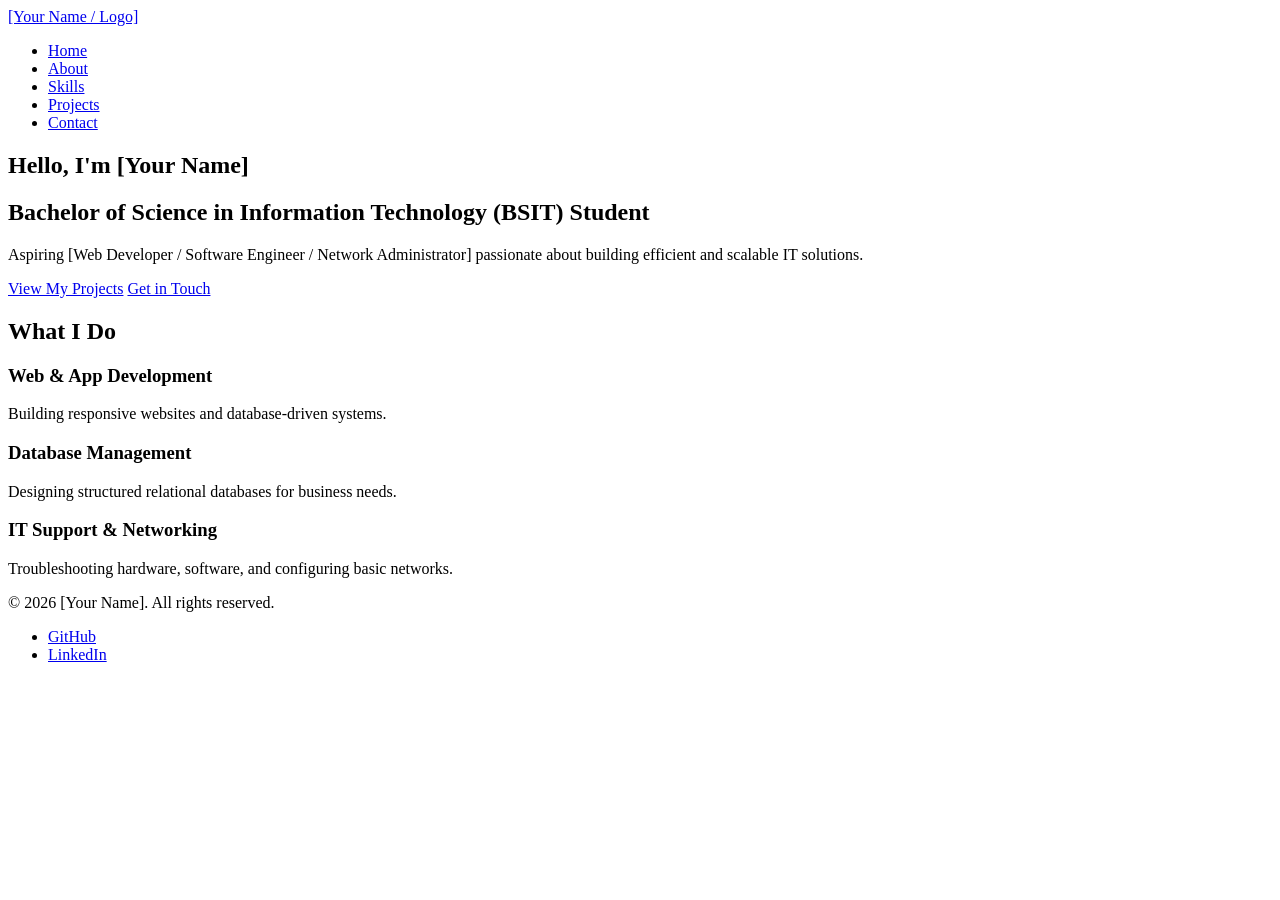
==== index.html @ 4930fe6d "adding structure to skills.html, project.html, index.html and contact.html" ====
<!DOCTYPE html>
<html lang="en">
<head>
    <meta charset="UTF-8">
    <meta name="viewport" content="width=device-width, initial-scale=1.0">
    <title>Home | [Your Name] - BSIT Portfolio</title>
    <!-- <link rel="stylesheet" href="style.css"> -->
</head>
<body>

    <header>
        <nav>
            <a href="index.html">[Your Name / Logo]</a>
            <ul>
                <li><a href="index.html">Home</a></li>
                <li><a href="about.html">About</a></li>
                <li><a href="skills.html">Skills</a></li>
                <li><a href="projects.html">Projects</a></li>
                <li><a href="contact.html">Contact</a></li>
            </ul>
        </nav>
    </header>

    <main>
        <!-- Hero Section -->
        <section id="hero">
            <h1>Hello, I'm [Your Name]</h1>
            <h2>Bachelor of Science in Information Technology (BSIT) Student</h2>
            <p>Aspiring [Web Developer / Software Engineer / Network Administrator] passionate about building efficient and scalable IT solutions.</p>
            <div>
                <a href="projects.html">View My Projects</a>
                <a href="contact.html">Get in Touch</a>
            </div>
        </section>

        <!-- Quick Overview Section -->
        <section id="overview">
            <h2>What I Do</h2>
            <article>
                <h3>Web & App Development</h3>
                <p>Building responsive websites and database-driven systems.</p>
            </article>
            <article>
                <h3>Database Management</h3>
                <p>Designing structured relational databases for business needs.</p>
            </article>
            <article>
                <h3>IT Support & Networking</h3>
                <p>Troubleshooting hardware, software, and configuring basic networks.</p>
            </article>
        </section>
    </main>

    <footer>
        <p>&copy; 2026 [Your Name]. All rights reserved.</p>
        <ul>
            <li><a href="#">GitHub</a></li>
            <li><a href="#">LinkedIn</a></li>
        </ul>
    </footer>

</body>
</html>
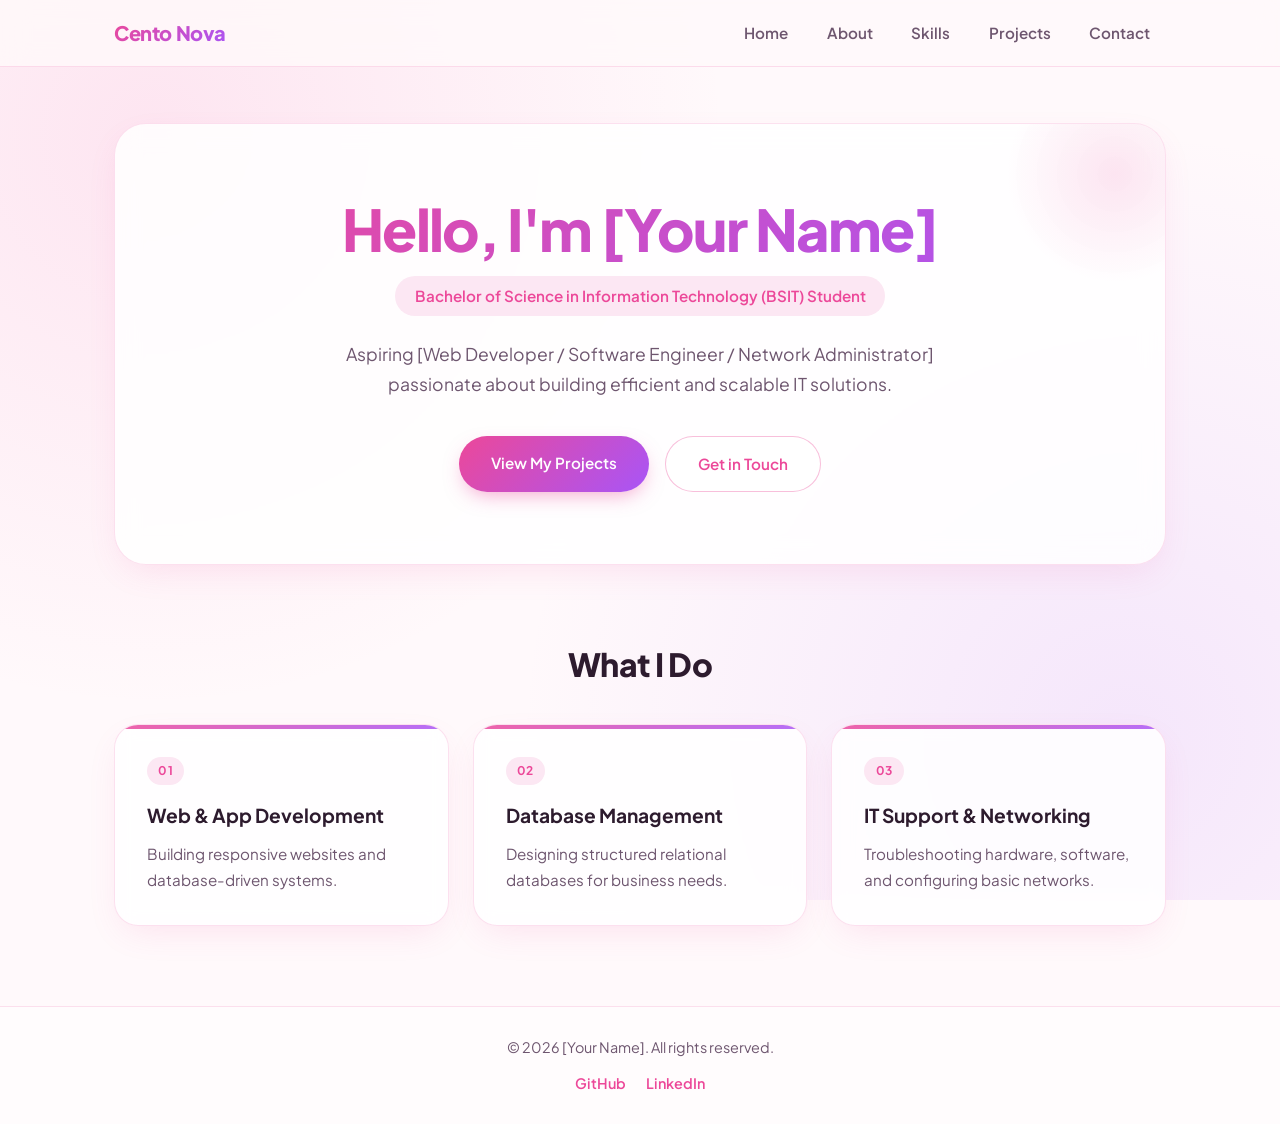
==== commit 7f7eba1a: "adding design of home page, contact, skills, abuot and projects" ====
--- a/index.html
+++ b/index.html
@@ -3,14 +3,14 @@
 <head>
     <meta charset="UTF-8">
     <meta name="viewport" content="width=device-width, initial-scale=1.0">
-    <title>Home | [Your Name] - BSIT Portfolio</title>
-    <!-- <link rel="stylesheet" href="style.css"> -->
+    <title>Cento Nova - BSIT Portfolio</title>
+    <link rel="stylesheet" href="assets/index.css">
 </head>
 <body>
 
     <header>
         <nav>
-            <a href="index.html">[Your Name / Logo]</a>
+            <a href="index.html">Cento Nova</a>
             <ul>
                 <li><a href="index.html">Home</a></li>
                 <li><a href="about.html">About</a></li>
--- a/assets/index.css
+++ b/assets/index.css
@@ -0,0 +1,335 @@
+/* Import Modern Google Font */
+@import url('https://fonts.googleapis.com/css2?family=Plus+Jakarta+Sans:wght@400;500;600;700;800&display=swap');
+
+/* Color Palette & Variables (Consistent across all pages) */
+:root {
+    --bg-main: #fff9fb;
+    --bg-card: rgba(255, 255, 255, 0.85);
+    --text-dark: #2d1b2e;
+    --text-muted: #6e566f;
+    --accent-pink: #ec4899;
+    --accent-rose: #f43f5e;
+    --accent-lavender: #a855f7;
+    --soft-blush: #fce7f3;
+    --border-soft: rgba(236, 72, 153, 0.16);
+    --shadow-soft: 0 12px 35px -10px rgba(236, 72, 153, 0.15);
+    --gradient-primary: linear-gradient(135deg, #ec4899, #a855f7);
+}
+
+/* Reset & Base Styles */
+* {
+    margin: 0;
+    padding: 0;
+    box-sizing: border-box;
+}
+
+body {
+    font-family: 'Plus Jakarta Sans', -apple-system, BlinkMacSystemFont, sans-serif;
+    color: var(--text-dark);
+    background-color: var(--bg-main);
+    background-image:
+        radial-gradient(circle at 12% 15%, rgba(244, 114, 182, 0.15) 0%, transparent 42%),
+        radial-gradient(circle at 88% 82%, rgba(192, 132, 252, 0.16) 0%, transparent 45%);
+    background-attachment: fixed;
+    line-height: 1.7;
+    min-height: 100vh;
+    display: flex;
+    flex-direction: column;
+}
+
+/* Sticky Glassmorphism Navigation */
+header {
+    position: sticky;
+    top: 0;
+    z-index: 100;
+    background: rgba(255, 249, 251, 0.82);
+    backdrop-filter: blur(14px);
+    -webkit-backdrop-filter: blur(14px);
+    border-bottom: 1px solid var(--border-soft);
+}
+
+nav {
+    max-width: 1100px;
+    margin: 0 auto;
+    padding: 1rem 1.5rem;
+    display: flex;
+    justify-content: space-between;
+    align-items: center;
+    flex-wrap: wrap;
+    gap: 1rem;
+}
+
+/* Brand / Logo */
+nav > a {
+    font-size: 1.25rem;
+    font-weight: 800;
+    text-decoration: none;
+    background: var(--gradient-primary);
+    -webkit-background-clip: text;
+    -webkit-text-fill-color: transparent;
+    letter-spacing: -0.02em;
+}
+
+/* Nav Links */
+nav ul {
+    list-style: none;
+    display: flex;
+    gap: 0.4rem;
+    flex-wrap: wrap;
+}
+
+nav ul li a {
+    text-decoration: none;
+    color: var(--text-muted);
+    font-weight: 600;
+    font-size: 0.95rem;
+    padding: 0.5rem 1rem;
+    border-radius: 999px;
+    transition: all 0.25s ease;
+}
+
+nav ul li a:hover {
+    background-color: var(--soft-blush);
+    color: var(--accent-pink);
+}
+
+/* Main Container */
+main {
+    flex: 1;
+    width: 100%;
+    max-width: 1100px;
+    margin: 0 auto;
+    padding: 3.5rem 1.5rem 5rem;
+}
+
+/* =========================================
+   HERO SECTION (#hero)
+   ========================================= */
+#hero {
+    text-align: center;
+    padding: 4.5rem 2rem;
+    background: var(--bg-card);
+    border: 1px solid var(--border-soft);
+    border-radius: 32px;
+    box-shadow: var(--shadow-soft);
+    backdrop-filter: blur(12px);
+    margin-bottom: 4.5rem;
+    position: relative;
+    overflow: hidden;
+}
+
+#hero::before {
+    content: "";
+    position: absolute;
+    top: -60px;
+    right: -60px;
+    width: 220px;
+    height: 220px;
+    background: radial-gradient(circle, rgba(236, 72, 153, 0.14), transparent 70%);
+    pointer-events: none;
+}
+
+#hero h1 {
+    font-size: clamp(2.2rem, 5vw, 3.6rem);
+    font-weight: 800;
+    letter-spacing: -0.03em;
+    line-height: 1.15;
+    margin-bottom: 0.85rem;
+    background: var(--gradient-primary);
+    -webkit-background-clip: text;
+    -webkit-text-fill-color: transparent;
+}
+
+#hero h2 {
+    display: inline-block;
+    font-size: 0.95rem;
+    font-weight: 600;
+    color: var(--accent-pink);
+    background-color: var(--soft-blush);
+    padding: 0.45rem 1.2rem;
+    border-radius: 999px;
+    margin-bottom: 1.5rem;
+}
+
+#hero p {
+    max-width: 620px;
+    margin: 0 auto 2.25rem;
+    color: var(--text-muted);
+    font-size: 1.1rem;
+}
+
+#hero div {
+    display: flex;
+    justify-content: center;
+    gap: 1rem;
+    flex-wrap: wrap;
+}
+
+#hero div a {
+    text-decoration: none;
+    font-weight: 600;
+    font-size: 0.95rem;
+    padding: 0.9rem 2rem;
+    border-radius: 999px;
+    transition: transform 0.25s ease, box-shadow 0.25s ease, background-color 0.25s ease;
+}
+
+/* Primary Pill CTA Button */
+#hero div a:first-child {
+    background: var(--gradient-primary);
+    color: #ffffff;
+    box-shadow: 0 8px 20px -6px rgba(236, 72, 153, 0.5);
+}
+
+#hero div a:first-child:hover {
+    transform: translateY(-3px);
+    box-shadow: 0 12px 26px -6px rgba(236, 72, 153, 0.65);
+}
+
+/* Secondary Outline Pill CTA Button */
+#hero div a:last-child {
+    background: #ffffff;
+    color: var(--accent-pink);
+    border: 1.5px solid rgba(236, 72, 153, 0.35);
+}
+
+#hero div a:last-child:hover {
+    background: var(--soft-blush);
+    transform: translateY(-3px);
+}
+
+/* =========================================
+   OVERVIEW SECTION (#overview)
+   ========================================= */
+#overview {
+    display: grid;
+    grid-template-columns: repeat(auto-fit, minmax(260px, 1fr));
+    gap: 1.5rem;
+    counter-reset: card;
+}
+
+#overview h2 {
+    grid-column: 1 / -1;
+    text-align: center;
+    font-size: 2rem;
+    font-weight: 800;
+    letter-spacing: -0.02em;
+    margin-bottom: 0.5rem;
+    color: var(--text-dark);
+}
+
+#overview article {
+    counter-increment: card;
+    background: var(--bg-card);
+    border: 1px solid var(--border-soft);
+    border-radius: 24px;
+    padding: 2rem;
+    box-shadow: var(--shadow-soft);
+    backdrop-filter: blur(10px);
+    transition: transform 0.3s ease, border-color 0.3s ease, box-shadow 0.3s ease;
+    position: relative;
+    overflow: hidden;
+}
+
+/* Top Gradient Accent Line */
+#overview article::before {
+    content: "";
+    position: absolute;
+    top: 0;
+    left: 0;
+    width: 100%;
+    height: 4px;
+    background: var(--gradient-primary);
+    opacity: 0.85;
+}
+
+#overview article:hover {
+    transform: translateY(-6px);
+    border-color: rgba(236, 72, 153, 0.4);
+    box-shadow: 0 18px 40px -12px rgba(236, 72, 153, 0.22);
+}
+
+/* Modern Numbered Pill Badge (01, 02, 03) */
+#overview article h3::before {
+    content: "0" counter(card);
+    display: block;
+    width: fit-content;
+    font-size: 0.75rem;
+    font-weight: 700;
+    color: var(--accent-pink);
+    background: var(--soft-blush);
+    padding: 0.25rem 0.7rem;
+    border-radius: 999px;
+    margin-bottom: 0.85rem;
+    letter-spacing: 0.04em;
+}
+
+#overview article h3 {
+    font-size: 1.2rem;
+    font-weight: 700;
+    margin-bottom: 0.6rem;
+    color: var(--text-dark);
+}
+
+#overview article p {
+    color: var(--text-muted);
+    font-size: 0.95rem;
+}
+
+/* =========================================
+   FOOTER
+   ========================================= */
+footer {
+    border-top: 1px solid var(--border-soft);
+    background: rgba(255, 255, 255, 0.6);
+    padding: 1.75rem 1.5rem;
+    text-align: center;
+}
+
+footer p {
+    color: var(--text-muted);
+    font-size: 0.9rem;
+    margin-bottom: 0.6rem;
+}
+
+footer ul {
+    list-style: none;
+    display: flex;
+    justify-content: center;
+    gap: 1.25rem;
+}
+
+footer ul li a {
+    text-decoration: none;
+    color: var(--accent-pink);
+    font-weight: 600;
+    font-size: 0.9rem;
+    transition: color 0.2s ease;
+}
+
+footer ul li a:hover {
+    color: var(--accent-lavender);
+}
+
+/* =========================================
+   MOBILE RESPONSIVENESS
+   ========================================= */
+@media (max-width: 768px) {
+    nav {
+        flex-direction: column;
+        text-align: center;
+    }
+
+    nav ul {
+        justify-content: center;
+    }
+
+    main {
+        padding: 2.5rem 1.25rem 4rem;
+    }
+
+    #hero {
+        padding: 3rem 1.25rem;
+        margin-bottom: 3rem;
+    }
+}
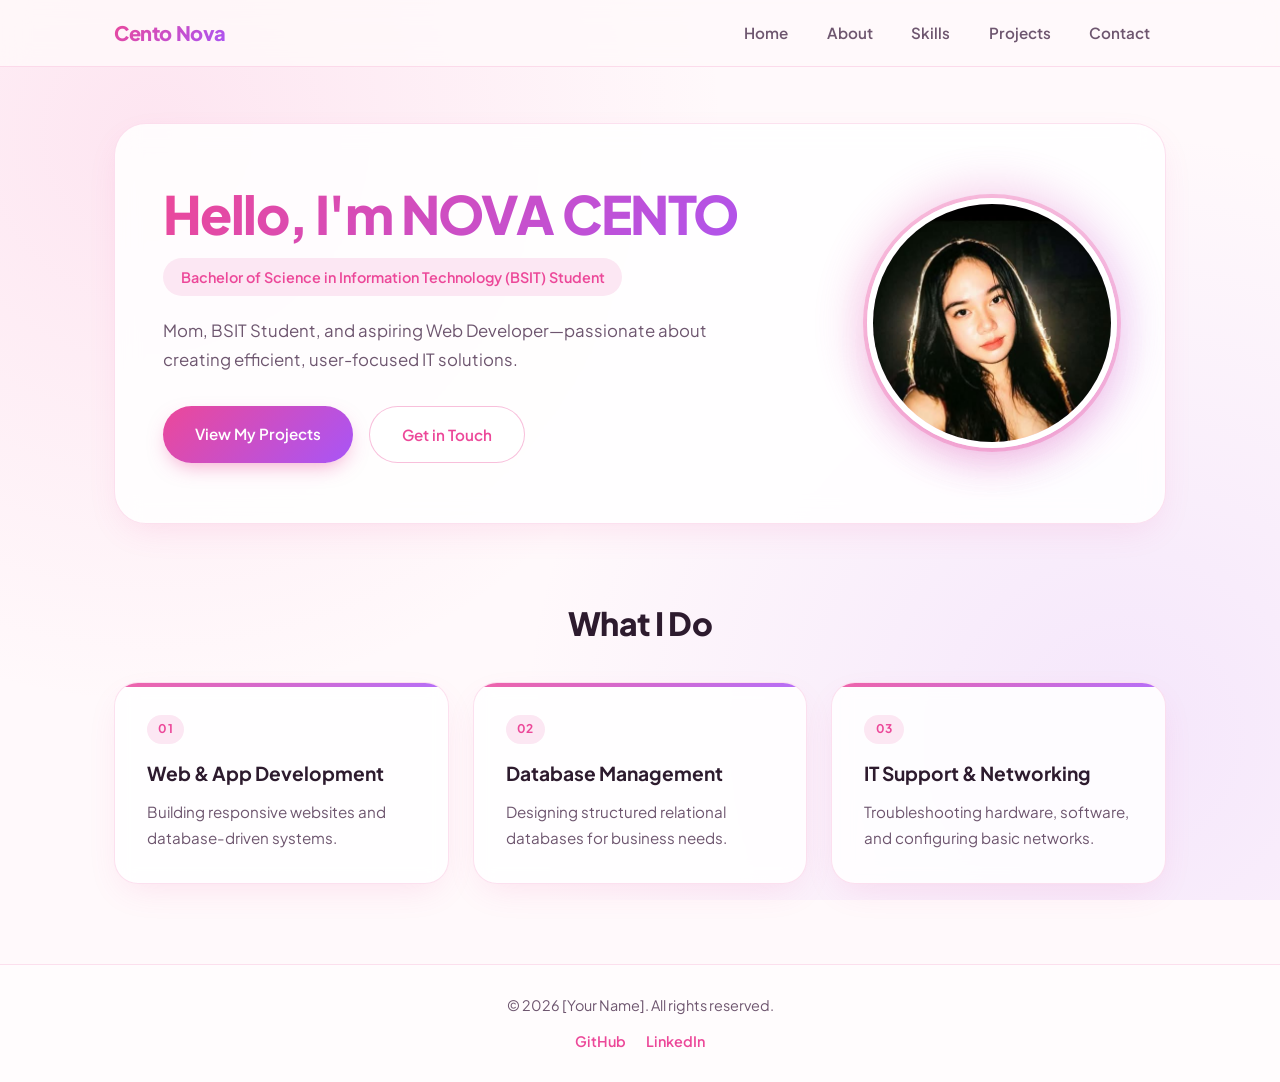
==== commit fa17d82c: "adding infromation on indext" ====
--- a/index.html
+++ b/index.html
@@ -24,12 +24,18 @@
     <main>
         <!-- Hero Section -->
         <section id="hero">
-            <h1>Hello, I'm [Your Name]</h1>
-            <h2>Bachelor of Science in Information Technology (BSIT) Student</h2>
-            <p>Aspiring [Web Developer / Software Engineer / Network Administrator] passionate about building efficient and scalable IT solutions.</p>
-            <div>
-                <a href="projects.html">View My Projects</a>
-                <a href="contact.html">Get in Touch</a>
+            <div class="hero-content">
+                <h1>Hello, I'm NOVA CENTO</h1>
+                <h2>Bachelor of Science in Information Technology (BSIT) Student</h2>
+                <p>Mom, BSIT Student, and aspiring Web Developer—passionate about creating efficient, user-focused IT solutions.</p>
+                <div class="hero-buttons">
+                    <a href="projects.html">View My Projects</a>
+                    <a href="contact.html">Get in Touch</a>
+                </div>
+            </div>
+
+            <div class="hero-image">
+                <img src="assets/photo/profile.jpg" alt="Profile picture of NOVA CENTO">
             </div>
         </section>
 
--- a/assets/index.css
+++ b/assets/index.css
@@ -103,11 +103,14 @@
 }
 
 /* =========================================
-   HERO SECTION (#hero)
+   HERO SECTION WITH PROFILE PICTURE (#hero)
    ========================================= */
 #hero {
-    text-align: center;
-    padding: 4.5rem 2rem;
+    display: flex;
+    align-items: center;
+    justify-content: space-between;
+    gap: 3rem;
+    padding: 3.75rem 3rem;
     background: var(--bg-card);
     border: 1px solid var(--border-soft);
     border-radius: 32px;
@@ -118,19 +121,13 @@
     overflow: hidden;
 }
 
-#hero::before {
-    content: "";
-    position: absolute;
-    top: -60px;
-    right: -60px;
-    width: 220px;
-    height: 220px;
-    background: radial-gradient(circle, rgba(236, 72, 153, 0.14), transparent 70%);
-    pointer-events: none;
+.hero-content {
+    flex: 1;
+    text-align: left;
 }
 
 #hero h1 {
-    font-size: clamp(2.2rem, 5vw, 3.6rem);
+    font-size: clamp(2.1rem, 4.5vw, 3.3rem);
     font-weight: 800;
     letter-spacing: -0.03em;
     line-height: 1.15;
@@ -142,30 +139,30 @@
 
 #hero h2 {
     display: inline-block;
-    font-size: 0.95rem;
+    font-size: 0.9rem;
     font-weight: 600;
     color: var(--accent-pink);
     background-color: var(--soft-blush);
-    padding: 0.45rem 1.2rem;
+    padding: 0.4rem 1.1rem;
     border-radius: 999px;
-    margin-bottom: 1.5rem;
+    margin-bottom: 1.35rem;
 }
 
 #hero p {
-    max-width: 620px;
-    margin: 0 auto 2.25rem;
+    max-width: 560px;
+    margin: 0 0 2rem;
     color: var(--text-muted);
-    font-size: 1.1rem;
-}
-
-#hero div {
-    display: flex;
-    justify-content: center;
+    font-size: 1.05rem;
+}
+
+.hero-buttons {
+    display: flex;
+    justify-content: flex-start;
     gap: 1rem;
     flex-wrap: wrap;
 }
 
-#hero div a {
+.hero-buttons a {
     text-decoration: none;
     font-weight: 600;
     font-size: 0.95rem;
@@ -175,27 +172,64 @@
 }
 
 /* Primary Pill CTA Button */
-#hero div a:first-child {
+.hero-buttons a:first-child {
     background: var(--gradient-primary);
     color: #ffffff;
     box-shadow: 0 8px 20px -6px rgba(236, 72, 153, 0.5);
 }
 
-#hero div a:first-child:hover {
+.hero-buttons a:first-child:hover {
     transform: translateY(-3px);
     box-shadow: 0 12px 26px -6px rgba(236, 72, 153, 0.65);
 }
 
 /* Secondary Outline Pill CTA Button */
-#hero div a:last-child {
+.hero-buttons a:last-child {
     background: #ffffff;
     color: var(--accent-pink);
     border: 1.5px solid rgba(236, 72, 153, 0.35);
 }
 
-#hero div a:last-child:hover {
+.hero-buttons a:last-child:hover {
     background: var(--soft-blush);
     transform: translateY(-3px);
+}
+
+/* Profile Picture Styling */
+.hero-image {
+    flex-shrink: 0;
+    position: relative;
+    z-index: 1;
+}
+
+/* Soft Blush-Lavender Glow Behind Photo */
+.hero-image::before {
+    content: "";
+    position: absolute;
+    inset: -14px;
+    border-radius: 50%;
+    background: var(--gradient-primary);
+    opacity: 0.22;
+    filter: blur(20px);
+    z-index: -1;
+}
+
+.hero-image img {
+    width: 250px;
+    height: 250px;
+    object-fit: cover;
+    border-radius: 50%;
+    display: block;
+    border: 6px solid #ffffff;
+    box-shadow:
+        0 0 0 4px rgba(236, 72, 153, 0.28),
+        0 20px 40px -12px rgba(236, 72, 153, 0.3);
+    background: linear-gradient(135deg, #fce7f3, #f3e8ff);
+    transition: transform 0.35s ease;
+}
+
+.hero-image img:hover {
+    transform: scale(1.03);
 }
 
 /* =========================================
@@ -329,7 +363,27 @@
     }
 
     #hero {
-        padding: 3rem 1.25rem;
+        flex-direction: column-reverse;
+        text-align: center;
+        padding: 2.75rem 1.5rem;
+        gap: 2rem;
         margin-bottom: 3rem;
     }
+
+    .hero-content {
+        text-align: center;
+    }
+
+    #hero p {
+        margin: 0 auto 2rem;
+    }
+
+    .hero-buttons {
+        justify-content: center;
+    }
+
+    .hero-image img {
+        width: 190px;
+        height: 190px;
+    }
 }
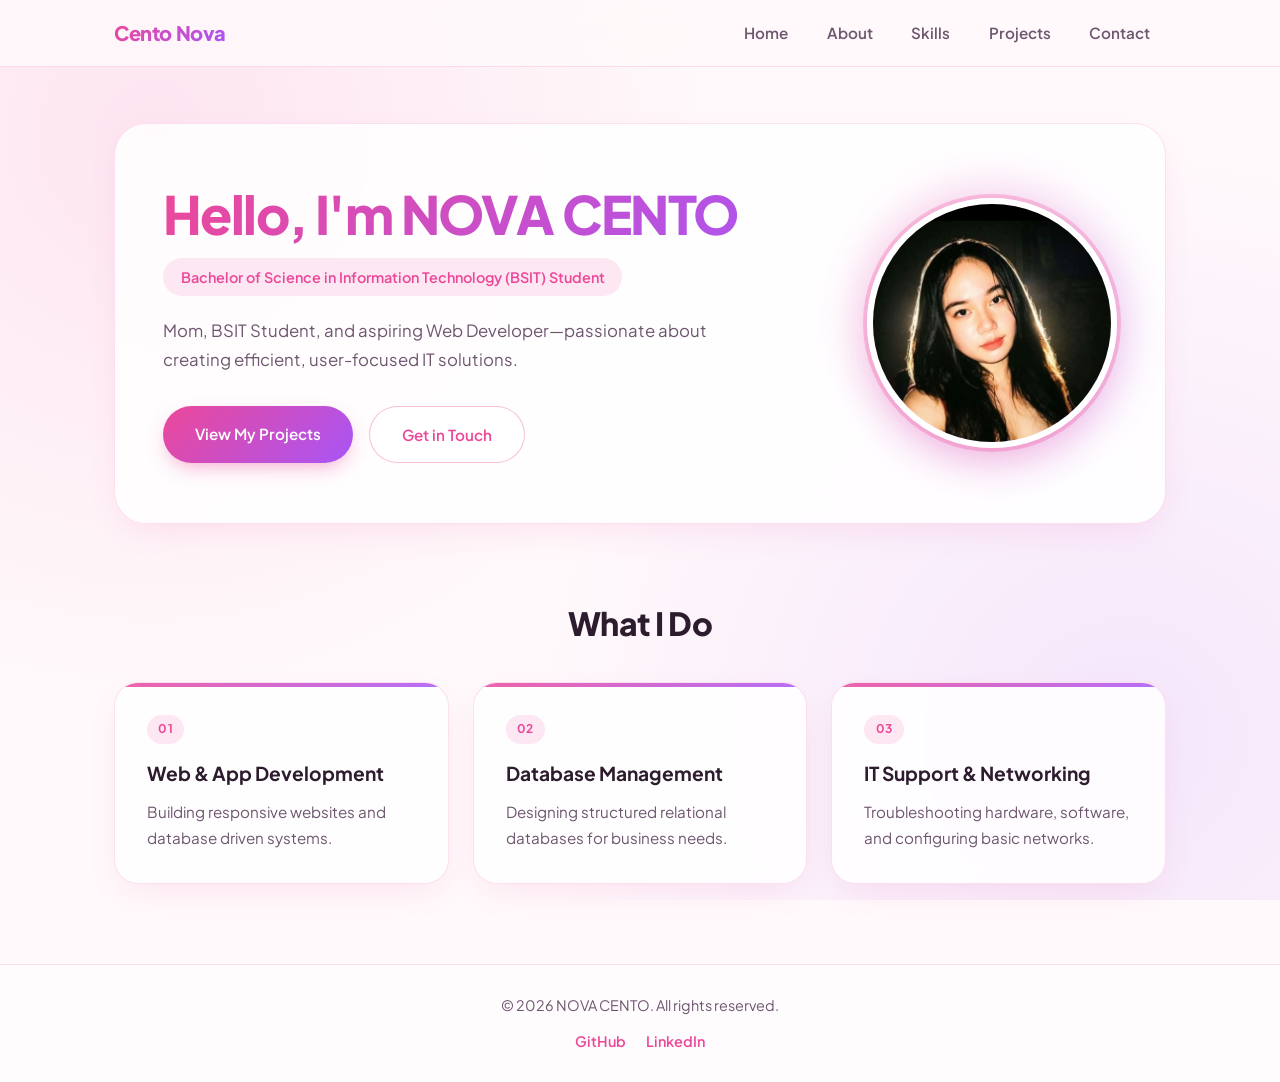
==== commit 673eaabe: "adding infromation on story as a bsit students" ====
--- a/index.html
+++ b/index.html
@@ -44,7 +44,7 @@
             <h2>What I Do</h2>
             <article>
                 <h3>Web & App Development</h3>
-                <p>Building responsive websites and database-driven systems.</p>
+                <p>Building responsive websites and database driven systems.</p>
             </article>
             <article>
                 <h3>Database Management</h3>
@@ -58,7 +58,7 @@
     </main>
 
     <footer>
-        <p>&copy; 2026 [Your Name]. All rights reserved.</p>
+        <p>&copy; 2026 NOVA CENTO. All rights reserved.</p>
         <ul>
             <li><a href="#">GitHub</a></li>
             <li><a href="#">LinkedIn</a></li>
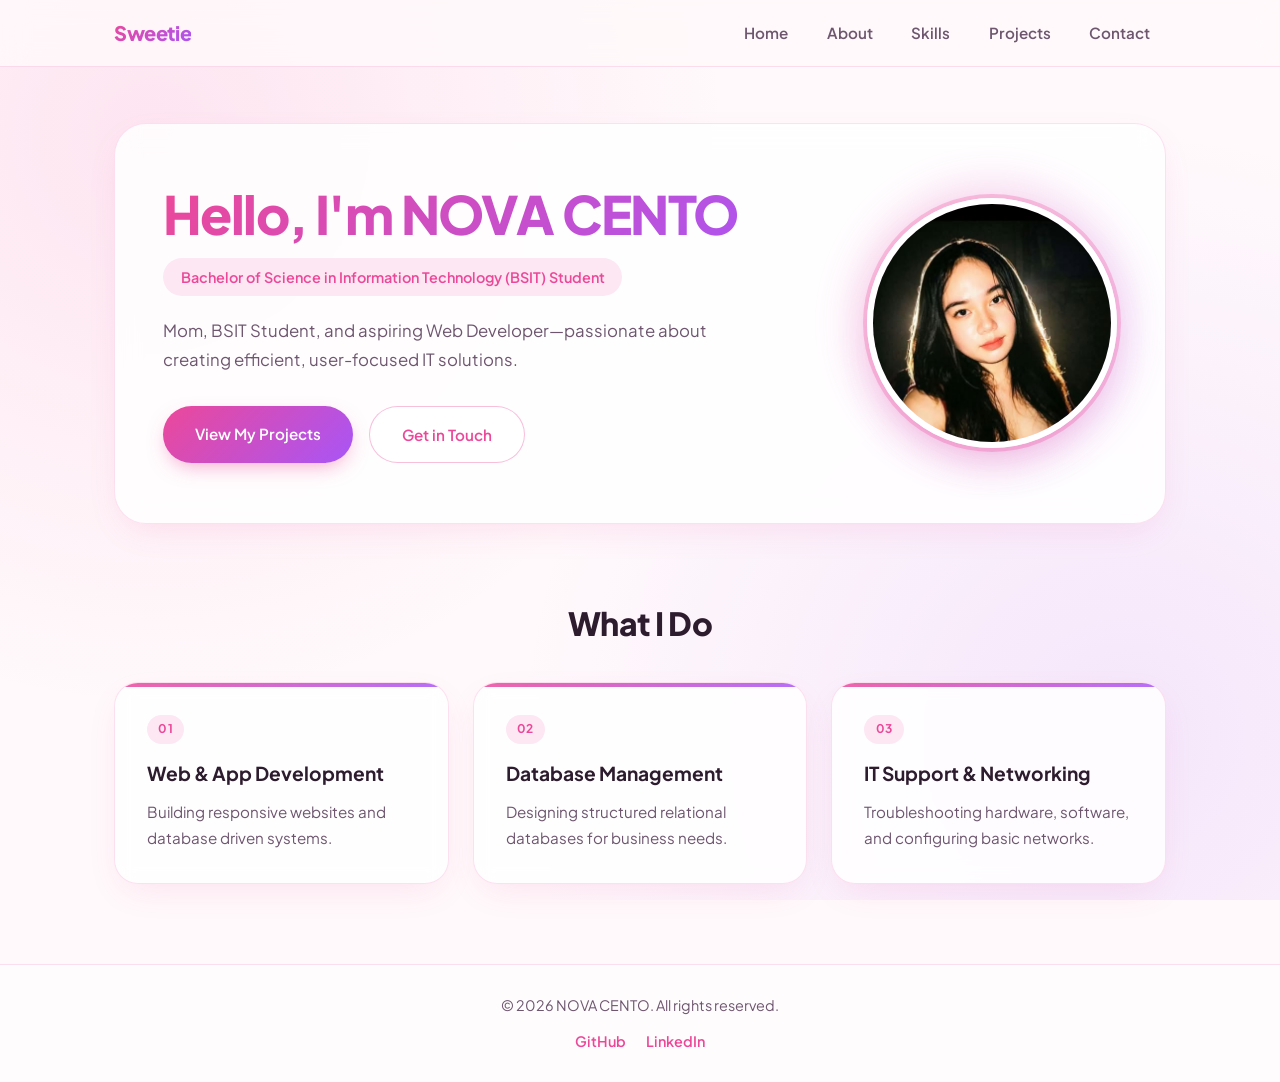
==== commit 50939a1b: "adding information and picture on projects page" ====
--- a/index.html
+++ b/index.html
@@ -10,7 +10,7 @@
 
     <header>
         <nav>
-            <a href="index.html">Cento Nova</a>
+            <a href="index.html">Sweetie</a>
             <ul>
                 <li><a href="index.html">Home</a></li>
                 <li><a href="about.html">About</a></li>
